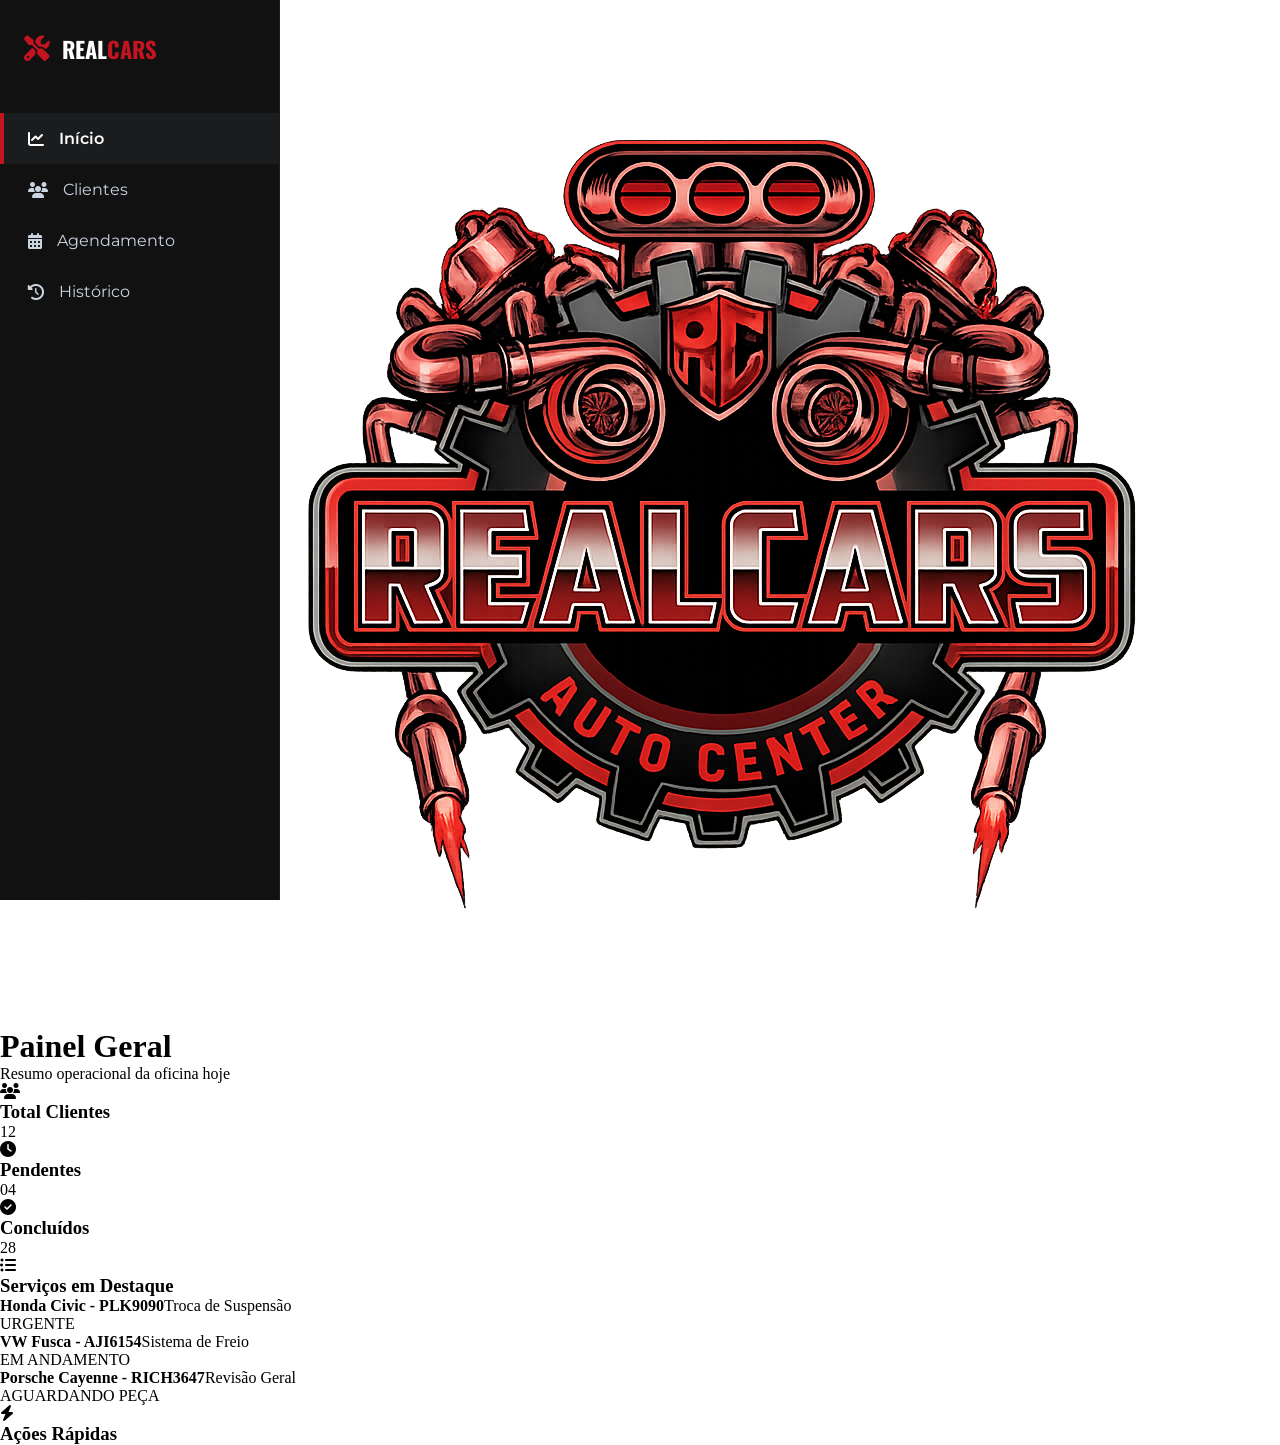
==== index.html @ 03d24f45 "alteracao 5" ====
<!DOCTYPE html>
<html lang="pt-br">
<head>
    <meta charset="UTF-8">
    <meta name="viewport" content="width=device-width, initial-scale=1.0">
    <title>REALCARS - Dashboard</title>
    <link rel="stylesheet" href="sidebar.css">
    <link rel="stylesheet" href="style.css"> 
    <link rel="stylesheet" href="https://cdnjs.cloudflare.com/ajax/libs/font-awesome/6.4.0/css/all.min.css">
    <link href="https://fonts.googleapis.com/css2?family=Montserrat:wght@400;600&family=Oswald:wght@500;700&display=swap" rel="stylesheet">
</head>
<body>

    <nav class="sidebar">
        <div class="logo-text-container">
            <i class="fas fa-tools logo-icon-red"></i>
            <h2>REAL<span>CARS</span></h2>
        </div>
        <ul>
            <li><a href="index.html" class="active"><i class="fas fa-chart-line"></i> Início</a></li>
            <li><a href="cadastro.html"><i class="fas fa-users"></i> Clientes</a></li>
            <li><a href="agendamento.html"><i class="fas fa-calendar-alt"></i> Agendamento</a></li>
            <li><a href="historico.html"><i class="fas fa-history"></i> Histórico</a></li>
        </ul>
    </nav>
    <main>
        <div class="header-dashboard">
            <div class="logo-top-right">
                <img src="Logo da REALCARS Auto Center.png" alt="Logo RealCars">
            </div>
            <h1>Painel Geral</h1>
            <p>Resumo operacional da oficina hoje</p>
        </div>

        <div class="dashboard-cards">
          <div class="card card-azul">
                <i class="fas fa-users card-icon"></i>
                <h3>Total Clientes</h3>
                <span>12</span>
            </div>

             <div class="card card-amarelo">
                <i class="fas fa-clock card-icon"></i>
                <h3>Pendentes</h3>
                <span>04</span>
            </div>

             <div class="card card-verde">
                <i class="fas fa-check-circle card-icon"></i>
                <h3>Concluídos</h3>
                <span>28</span>
            </div>
        </div>
        <div class="dashboard-grid-bottom">
            <div class="content-box">
                <div class="box-header">
                    <i class="fas fa-list-ul"></i>
                    <h3>Serviços em Destaque</h3>
                </div>
                 <div class="fila-item">
                    <div class="info"><strong>Honda Civic - PLK9090</strong><span>Troca de Suspensão</span></div>
                       <span class="badge badge-amarelo">URGENTE</span>
                </div>
                 <div class="fila-item">
                    <div class="info"><strong>VW Fusca - AJI6154</strong><span>Sistema de Freio</span></div>
                    <span class="badge badge-azul">EM ANDAMENTO</span>
                </div>
                 <div class="fila-item">
                    <div class="info"><strong>Porsche Cayenne - RICH3647</strong><span>Revisão Geral</span></div>
                    <span class="badge badge-verde">AGUARDANDO PEÇA</span>
                </div>
            </div>
              <div class="content-box box-small">
                <div class="box-header">
                    <i class="fas fa-bolt"></i>
                    <h3>Ações Rápidas</h3>
                </div>
---- sidebar.css ----
.sidebar {
    width: 280px;
    height: 100vh;
    background-color: #111111;
    padding: 2rem 0;
    position: fixed;
    left: 0;
    top: 0;
    display: flex;
    flex-direction: column;
    z-index: 1000;
    border-right: 1px solid #1a1c1e;
    transition: all 0.3s ease;
}

.logo-text-container {
    display: flex;
    align-items: center;
    gap: 12px;
    padding: 0 1.5rem;
    margin-bottom: 3rem;
}

.logo-icon-red { 
    color: #c31520; 
    font-size: 1.6rem; 
}

.sidebar h2 { 
    color: white; 
    font-size: 1.4rem; 
    margin: 0; 
    font-family: 'Oswald', sans-serif;
}

.sidebar h2 span { 
    color: #c31520; 
}

.sidebar ul { 
    list-style: none; 
    padding: 0; 
}

.sidebar a {
    display: flex;
    align-items: center;
    gap: 15px;
    color: #cbd5e1;
    text-decoration: none;
    padding: 1rem 1.5rem;
    border-left: 4px solid transparent;
    transition: 0.3s ease;
    font-family: 'Montserrat', sans-serif;
}

.sidebar a:hover { 
    background-color: rgba(255, 255, 255, 0.05); 
    color: #fff; 
}

.sidebar a.active { 
    background-color: #1a1c1e; 
    color: #ffffff !important; 
    border-left: 4px solid #c31520; 
    font-weight: 600; 
}

@media (max-width: 768px) {
    .sidebar {
        width: 100% !important;
        height: auto; 
        position: fixed; 
        padding: 0.5rem 0;
        flex-direction: column; 
        border-right: none;
        border-bottom: 1px solid #1a1c1e;
    }

.logo-text-container {
        margin-bottom: 0.5rem;
        justify-content: center;
    }

     .sidebar ul {
        display: flex;
        justify-content: center;
        width: 100%;
    }

     .sidebar a {
        padding: 0.8rem;
        font-size: 0.75rem;
        flex-direction: column;
        gap: 5px;
        border-left: none;
        text-align: center;
        flex: 1; 
    }

     .sidebar a.active { 
        border-left: none;
        border-bottom: 3px solid #c31520; 
    }
}
---- style.css ----
* { 
    margin: 0; 
    padding: 0; 
    box-sizing: border-box; 
}
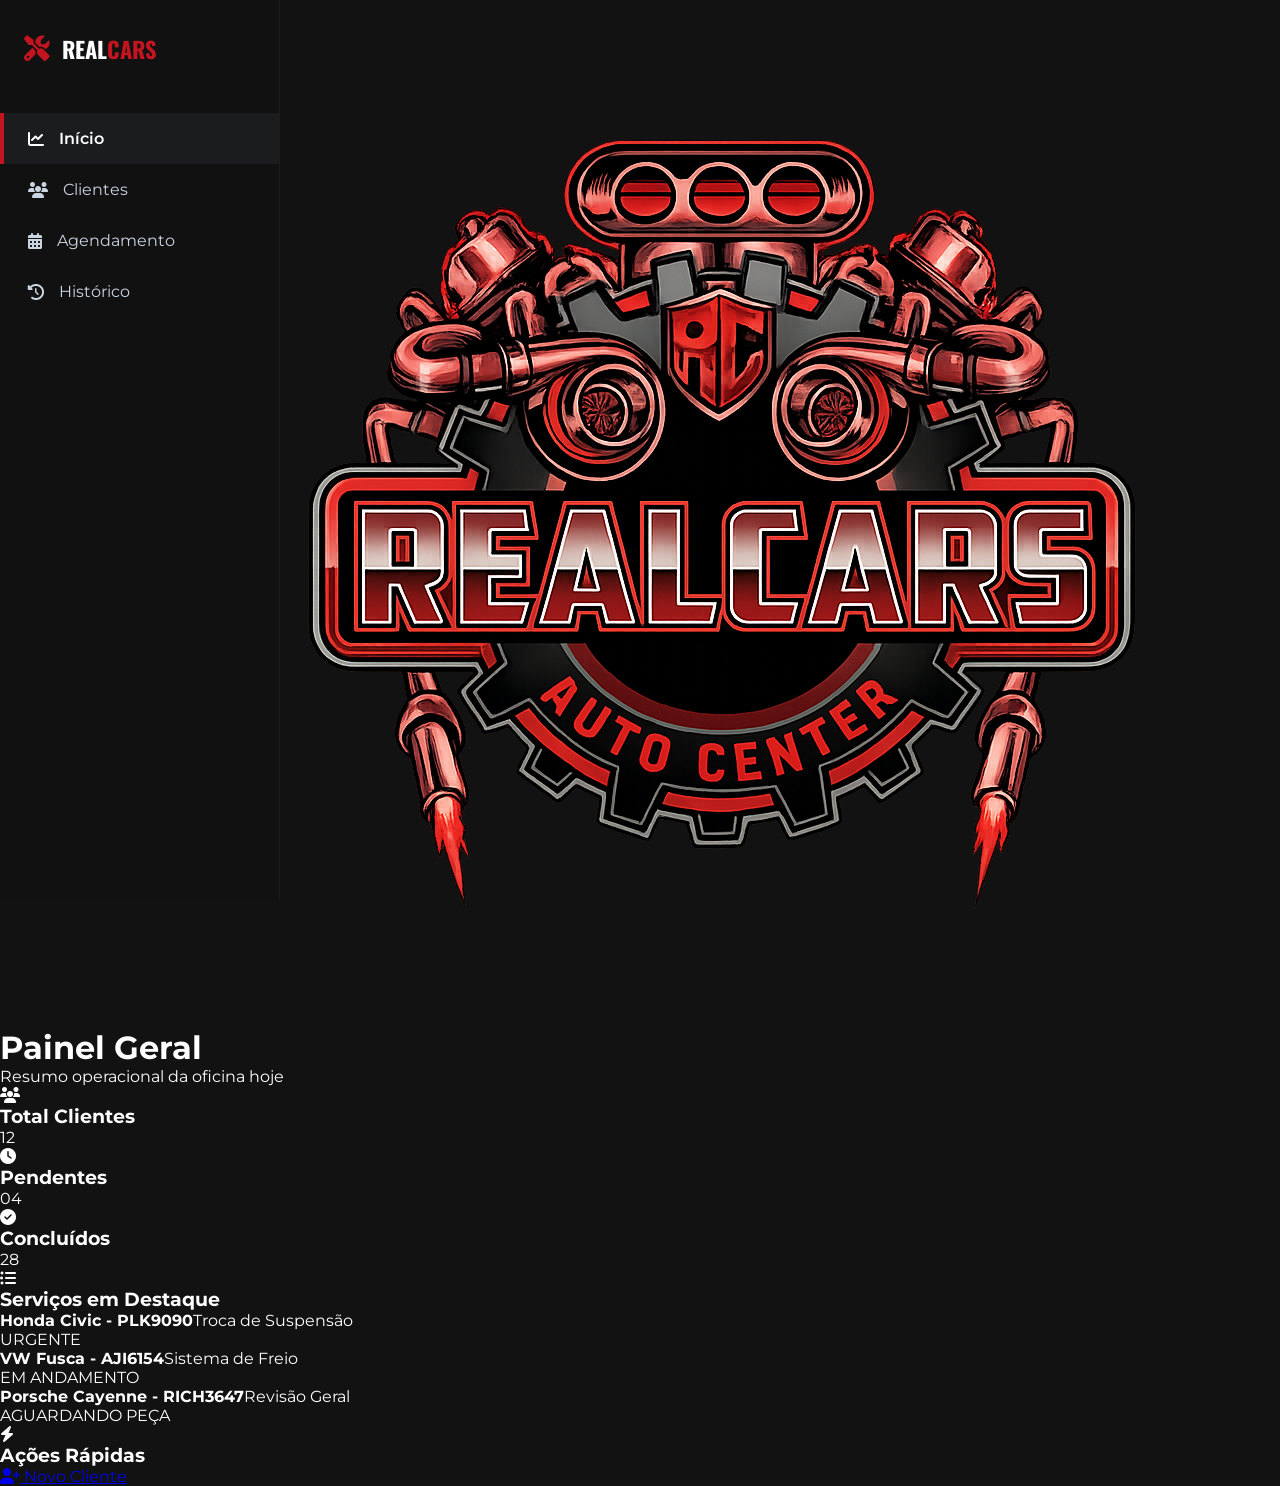
==== commit dba6780c: "alteracao 6" ====
--- a/index.html
+++ b/index.html
@@ -74,4 +74,6 @@
                 <div class="box-header">
                     <i class="fas fa-bolt"></i>
                     <h3>Ações Rápidas</h3>
-                </div>+                </div>
+                 <div class="atalhos">
+                    <a href="cadastro.html" class="btn-atalho"><i class="fas fa-user-plus"></i> Novo Cliente</a>
--- a/style.css
+++ b/style.css
@@ -2,4 +2,12 @@
     margin: 0; 
     padding: 0; 
     box-sizing: border-box; 
+}
+body { 
+    font-family: 'Montserrat', sans-serif; 
+    background-color: #121212; 
+    color: white;
+    display: flex; 
+    flex-direction: row; 
+    min-height: 100vh;
 }
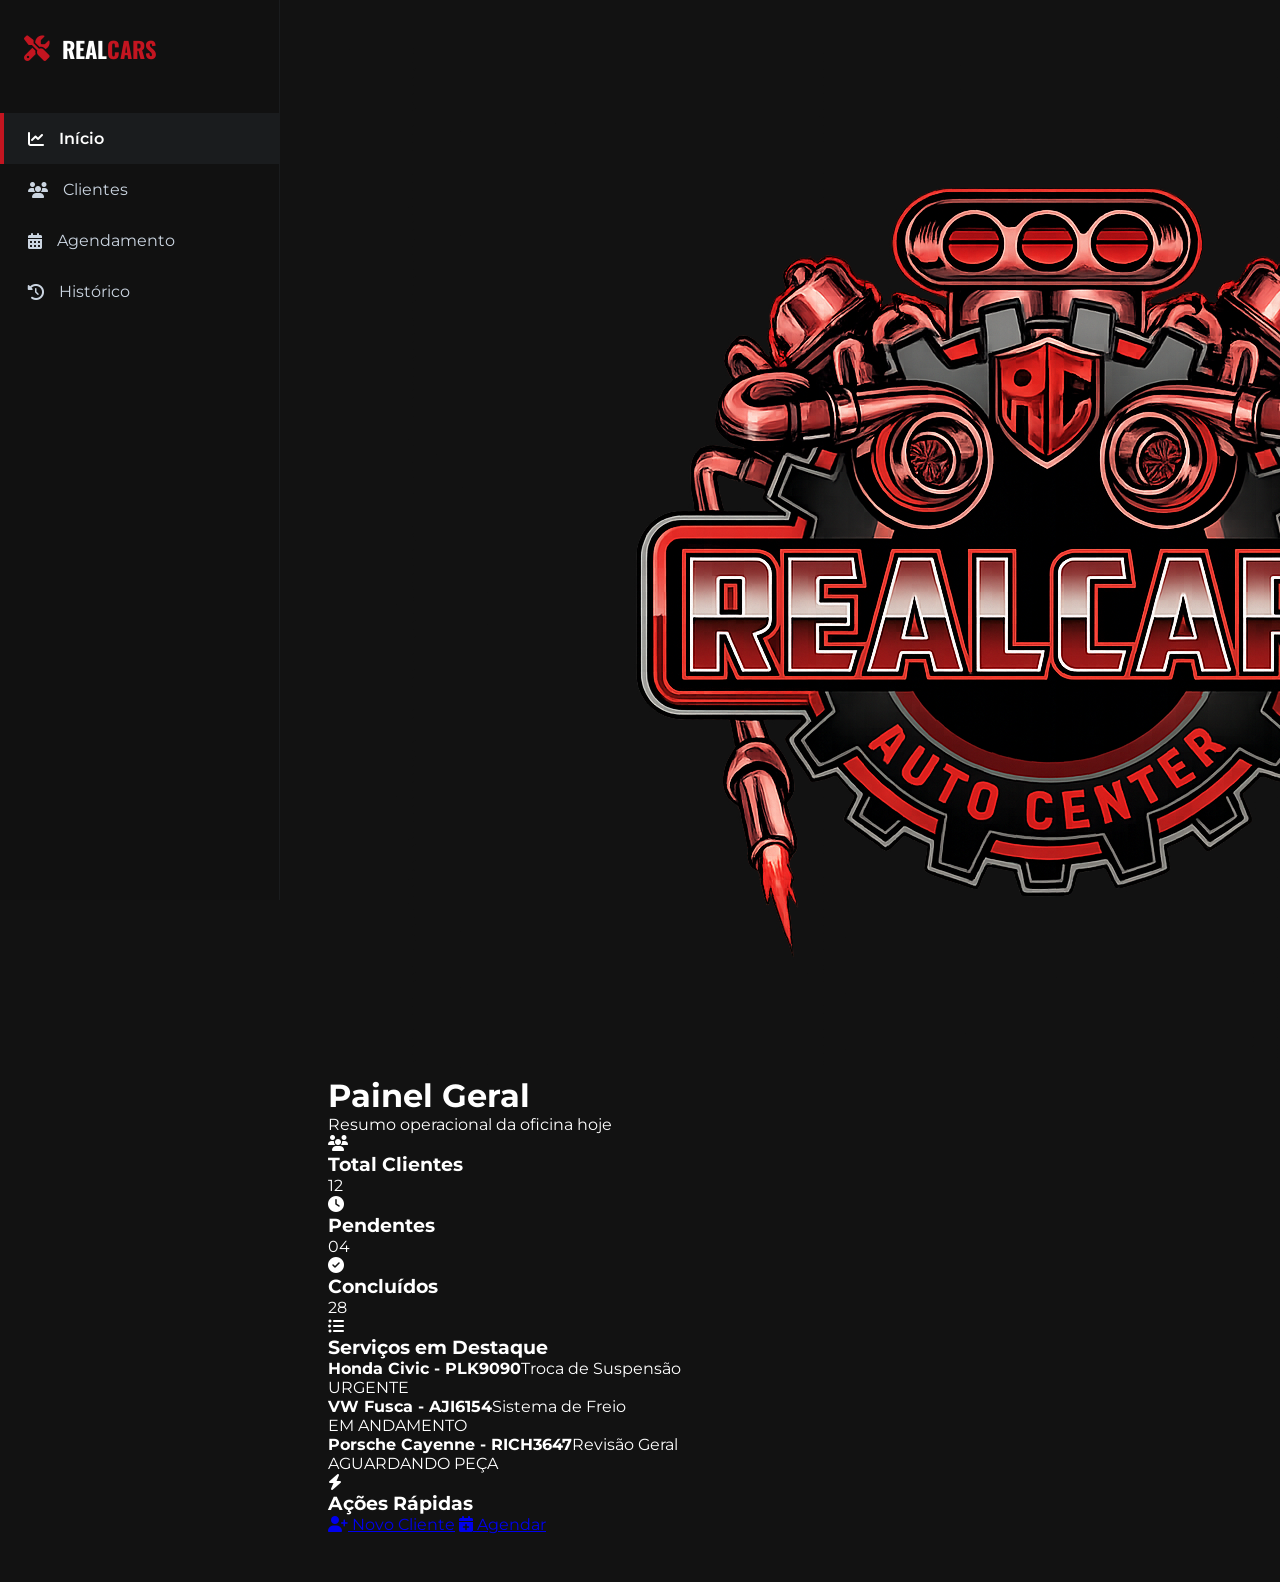
==== commit cb353044: "alteracao 7" ====
--- a/index.html
+++ b/index.html
@@ -76,4 +76,5 @@
                     <h3>Ações Rápidas</h3>
                 </div>
                  <div class="atalhos">
-                    <a href="cadastro.html" class="btn-atalho"><i class="fas fa-user-plus"></i> Novo Cliente</a>+              <a href="cadastro.html" class="btn-atalho"><i class="fas fa-user-plus"></i> Novo Cliente</a>
+                 <a href="agendamento.html" class="btn-atalho"><i class="fas fa-calendar-plus"></i> Agendar</a>
--- a/style.css
+++ b/style.css
@@ -10,4 +10,11 @@
     display: flex; 
     flex-direction: row; 
     min-height: 100vh;
+}
+main {
+    margin-left: 280px; 
+    width: calc(100% - 280px);
+    padding: 3rem;
+    flex-grow: 1;
+    transition: all 0.3s ease;
 }
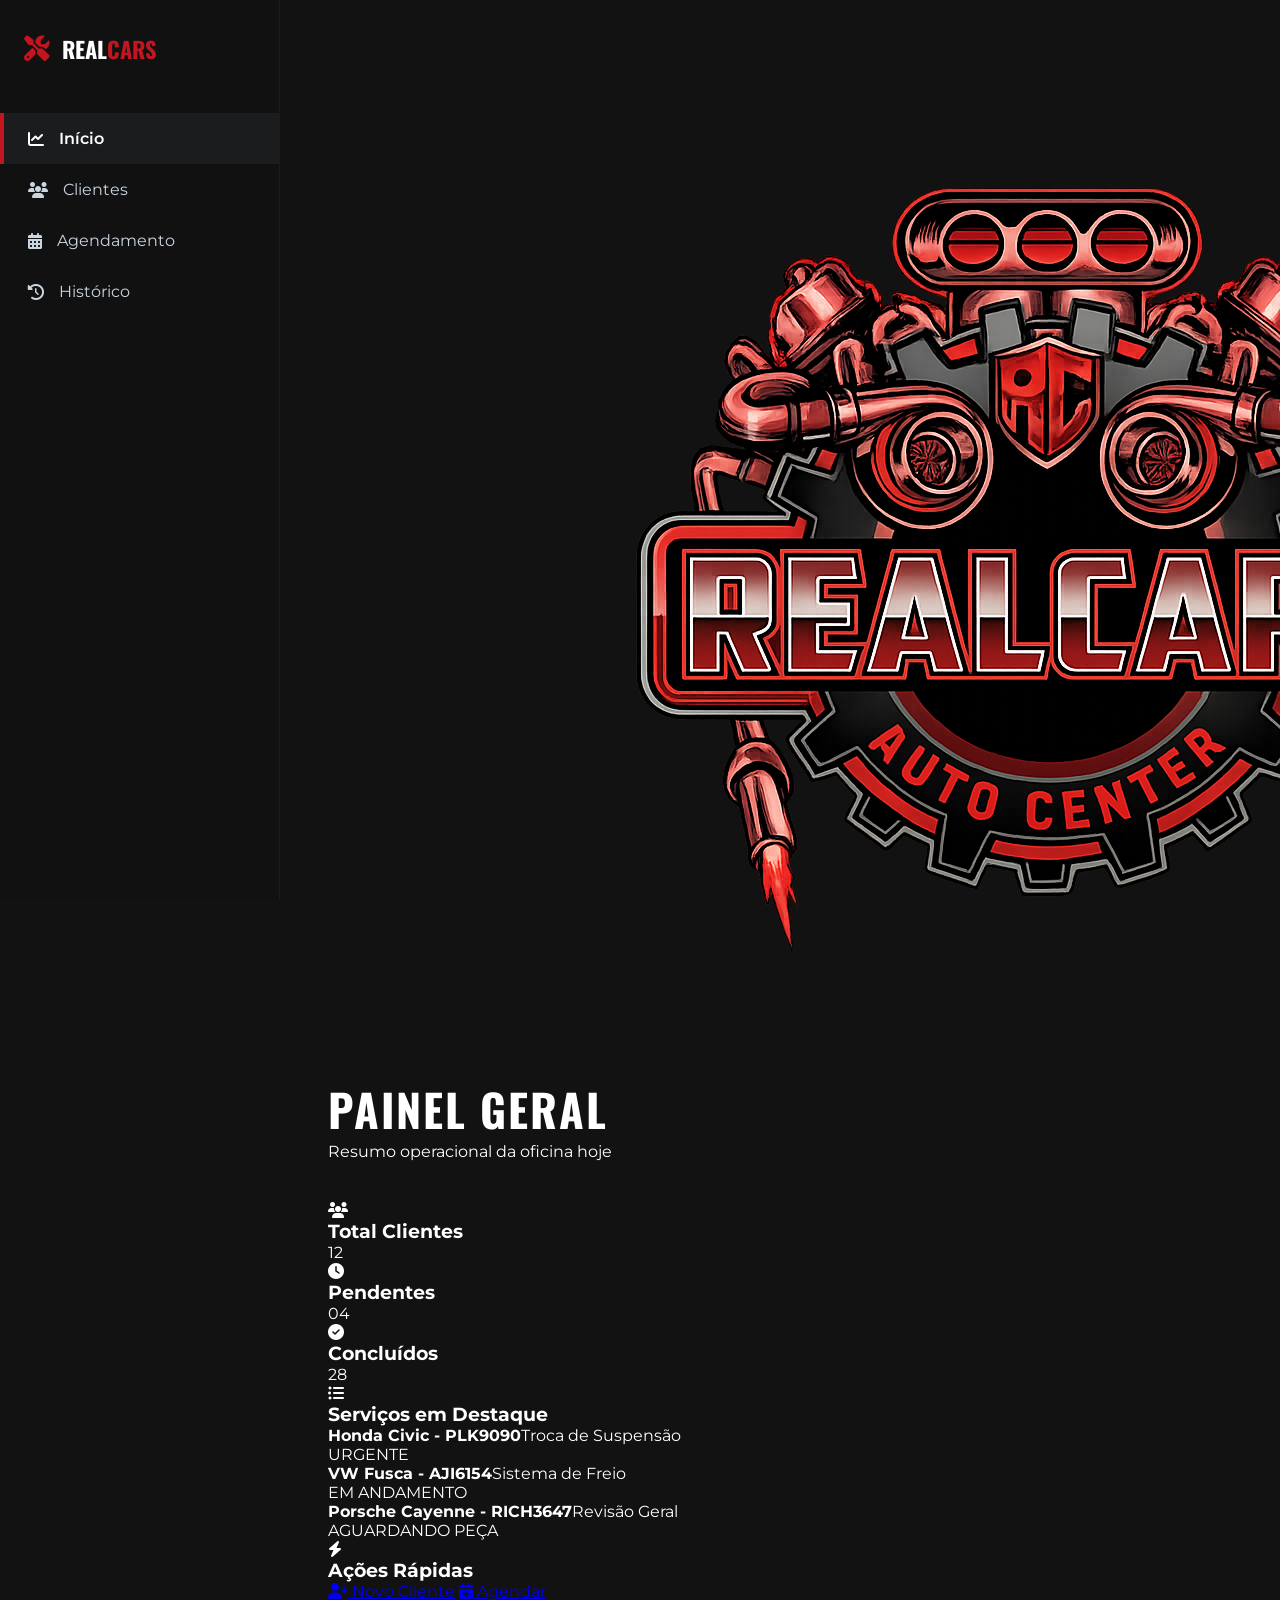
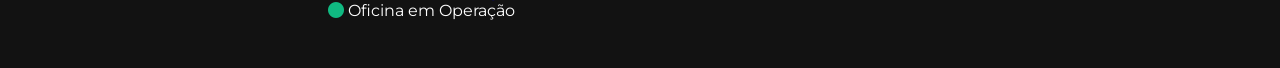
==== commit 5e565027: "alteracao 8" ====
--- a/index.html
+++ b/index.html
@@ -77,4 +77,6 @@
                 </div>
                  <div class="atalhos">
               <a href="cadastro.html" class="btn-atalho"><i class="fas fa-user-plus"></i> Novo Cliente</a>
-                 <a href="agendamento.html" class="btn-atalho"><i class="fas fa-calendar-plus"></i> Agendar</a>+                 <a href="agendamento.html" class="btn-atalho"><i class="fas fa-calendar-plus"></i> Agendar</a>
+                  <div class="status-oficina">
+               <p><i class="fas fa-circle" style="color: #10b981;"></i> Oficina em Operação</p>
--- a/style.css
+++ b/style.css
@@ -17,4 +17,17 @@
     padding: 3rem;
     flex-grow: 1;
     transition: all 0.3s ease;
+}
+
+.header-dashboard {
+    margin-bottom: 40px;
+    position: relative;
+}
+
+.header-dashboard h1 { 
+    font-family: 'Oswald', sans-serif;
+    color: #ffffff; 
+    font-size: 2.8rem;
+    text-transform: uppercase;
+    letter-spacing: 2px;
 }
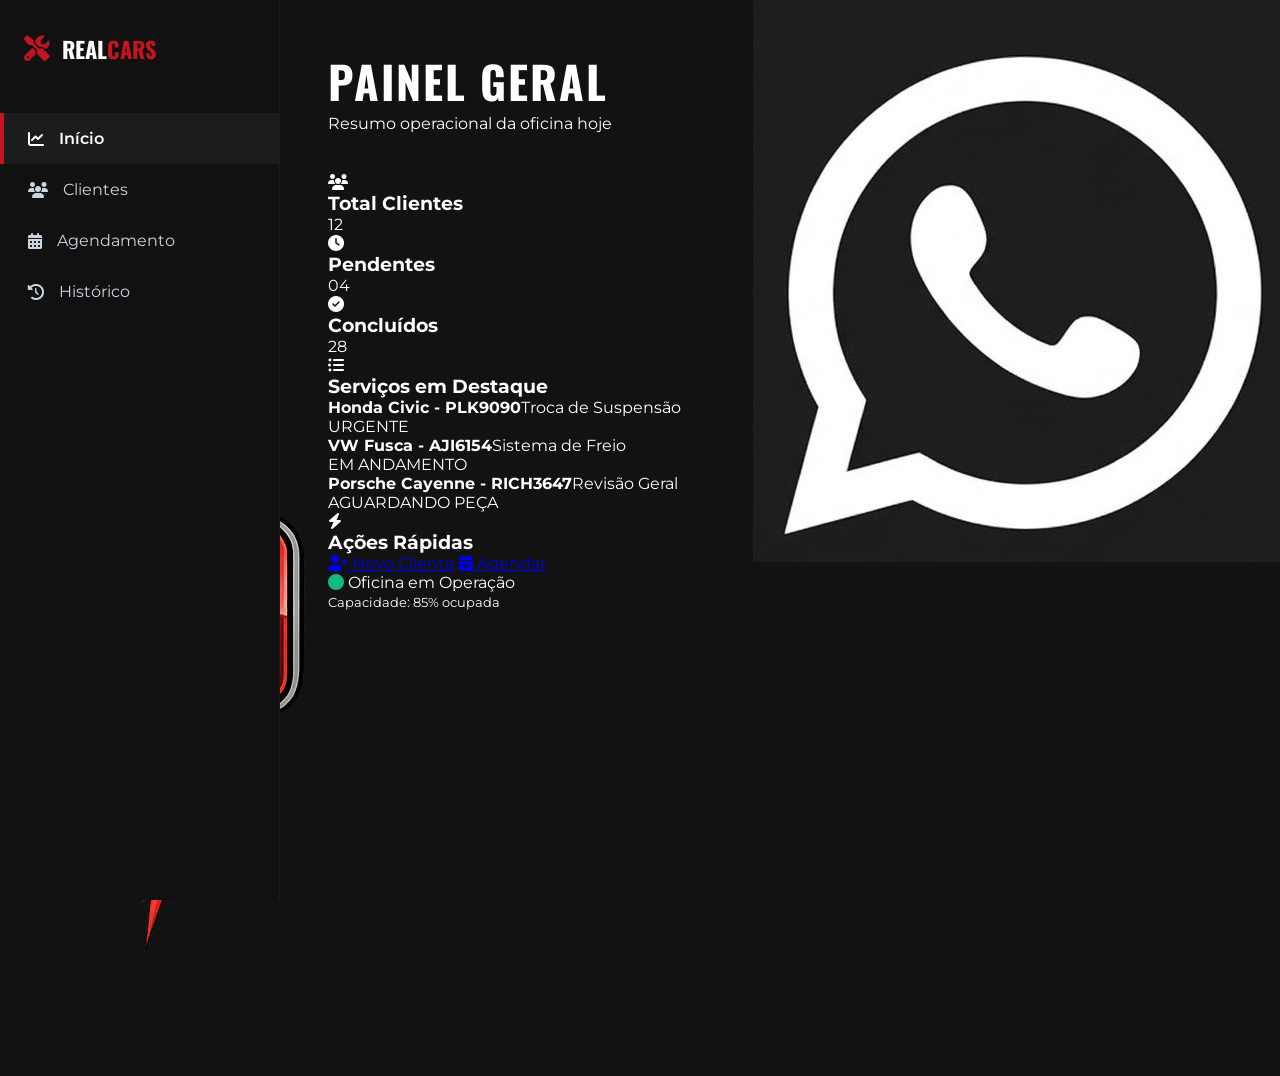
==== commit 21b0aa9e: "alteracao 9" ====
--- a/index.html
+++ b/index.html
@@ -79,4 +79,16 @@
               <a href="cadastro.html" class="btn-atalho"><i class="fas fa-user-plus"></i> Novo Cliente</a>
                  <a href="agendamento.html" class="btn-atalho"><i class="fas fa-calendar-plus"></i> Agendar</a>
                   <div class="status-oficina">
-               <p><i class="fas fa-circle" style="color: #10b981;"></i> Oficina em Operação</p>+               <p><i class="fas fa-circle" style="color: #10b981;"></i> Oficina em Operação</p>
+                 <small>Capacidade: 85% ocupada</small>
+                    </div>
+                </div>
+            </div>
+        </div>
+    </main>
+
+    <a href="https://wa.me/5542999809581" target="_blank">
+        <img src="unnamed.jpg" class="whatsapp-float" alt="WhatsApp">
+    </a>
+</body>
+</html>
--- a/style.css
+++ b/style.css
@@ -30,4 +30,15 @@
     font-size: 2.8rem;
     text-transform: uppercase;
     letter-spacing: 2px;
+}
+
+header-dashboard p {
+    color: #888;
+    font-weight: 300;
+}
+
+.logo-top-right {
+    position: absolute;
+    top: 0;
+    right: 0;
 }
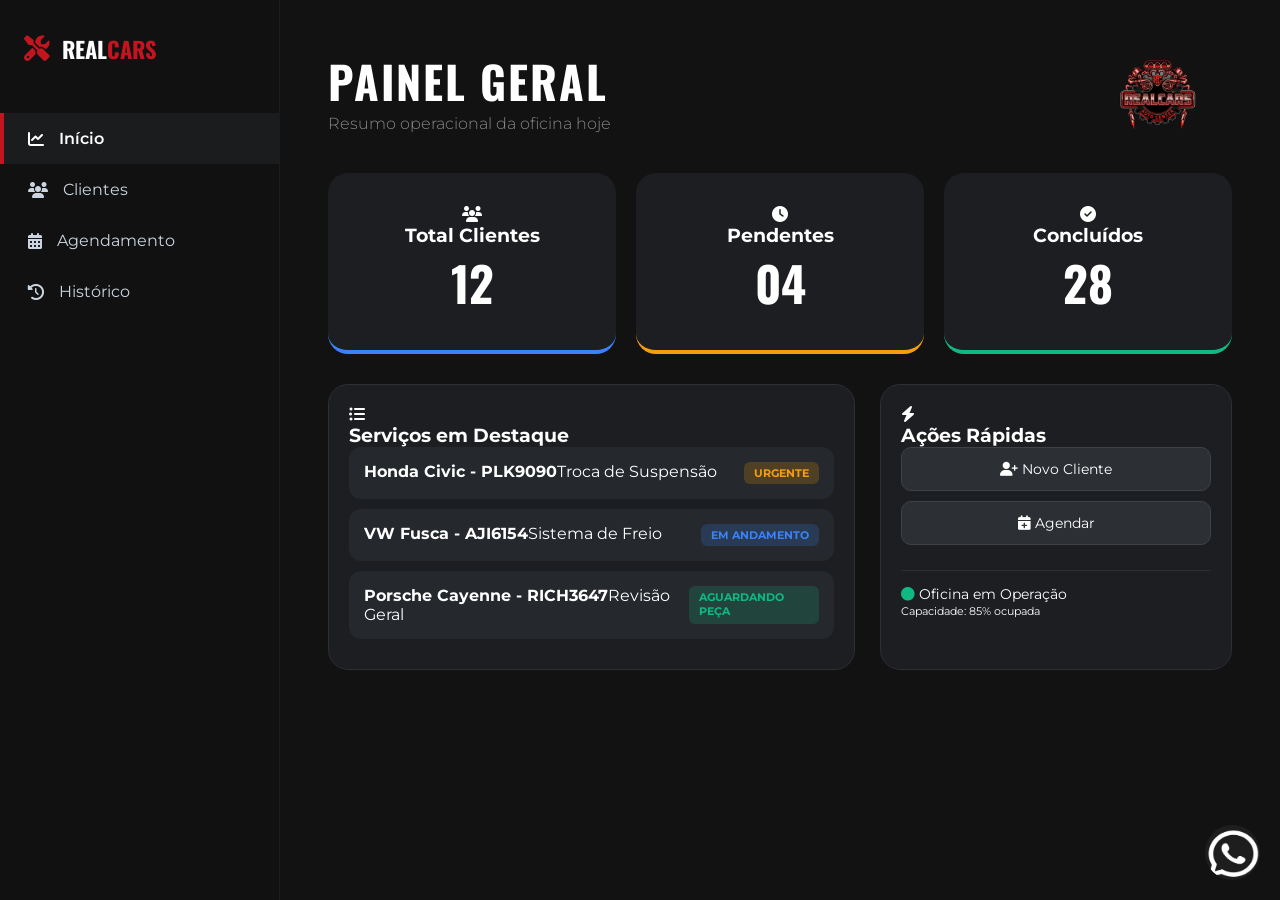
==== commit f876d5f2: "ajustes tecnicos" ====
--- a/index.html
+++ b/index.html
@@ -51,12 +51,15 @@
                 <span>28</span>
             </div>
         </div>
+
         <div class="dashboard-grid-bottom">
+
             <div class="content-box">
                 <div class="box-header">
                     <i class="fas fa-list-ul"></i>
                     <h3>Serviços em Destaque</h3>
                 </div>
+
                  <div class="fila-item">
                     <div class="info"><strong>Honda Civic - PLK9090</strong><span>Troca de Suspensão</span></div>
                        <span class="badge badge-amarelo">URGENTE</span>
@@ -65,22 +68,27 @@
                     <div class="info"><strong>VW Fusca - AJI6154</strong><span>Sistema de Freio</span></div>
                     <span class="badge badge-azul">EM ANDAMENTO</span>
                 </div>
+
                  <div class="fila-item">
                     <div class="info"><strong>Porsche Cayenne - RICH3647</strong><span>Revisão Geral</span></div>
                     <span class="badge badge-verde">AGUARDANDO PEÇA</span>
                 </div>
             </div>
+
               <div class="content-box box-small">
                 <div class="box-header">
                     <i class="fas fa-bolt"></i>
                     <h3>Ações Rápidas</h3>
                 </div>
+
                  <div class="atalhos">
               <a href="cadastro.html" class="btn-atalho"><i class="fas fa-user-plus"></i> Novo Cliente</a>
                  <a href="agendamento.html" class="btn-atalho"><i class="fas fa-calendar-plus"></i> Agendar</a>
-                  <div class="status-oficina">
+                  
+                 <div class="status-oficina">
                <p><i class="fas fa-circle" style="color: #10b981;"></i> Oficina em Operação</p>
                  <small>Capacidade: 85% ocupada</small>
+                 
                     </div>
                 </div>
             </div>
--- a/style.css
+++ b/style.css
@@ -1,3 +1,5 @@
+@import url('https://fonts.googleapis.com/css2?family=Montserrat:wght@300;400;600&family=Oswald:wght@500;700&display=swap');
+
 * { 
     margin: 0; 
     padding: 0; 
@@ -32,7 +34,7 @@
     letter-spacing: 2px;
 }
 
-header-dashboard p {
+.header-dashboard p {
     color: #888;
     font-weight: 300;
 }
@@ -41,4 +43,199 @@
     position: absolute;
     top: 0;
     right: 0;
+}
+
+.logo-top-right img {
+    width: 140px;
+    height: auto;
+} 
+
+.dashboard-cards { 
+    display: flex; 
+    gap: 20px; 
+    flex-wrap: wrap; 
+}
+
+.card {
+    background: #1c1e21;
+    padding: 2rem 1.5rem;
+    border-radius: 20px;
+    flex: 1;
+    min-width: 200px;
+    text-align: center;
+    position: relative; 
+    transition: 0.3s;
+    border-bottom: 4px solid #3b82f6; 
+    cursor: help;
+}
+
+.card::after {
+    position: absolute;
+    bottom: 115%;
+    left: 50%;
+    transform: translateX(-50%) translateY(10px);
+    background: #2c2f33;
+    color: #fff;
+    padding: 12px;
+    border-radius: 10px;
+    font-size: 0.8rem;
+    text-align: left;
+    border: 1px solid #e63946;
+    opacity: 0;
+    visibility: hidden;
+    transition: 0.3s;
+    z-index: 100;
+    white-space: pre;
+    pointer-events: none;
+}
+
+
+.card:hover::after { 
+    opacity: 1; 
+    visibility: visible; 
+    transform: translateX(-50%) translateY(0); 
+}
+
+.card-azul::after { content: "CLIENTES:\A • João Silva\A • Maria Oliveira\A • Murilo Grando"; }
+.card-amarelo::after { content: "PENDENTES:\A • Onix (Alinhamento)\A • Fusca (Freio)"; }
+.card-verde::after { content: "CONCLUÍDOS:\A • Civic (Óleo)\A • Cayenne (Revisão)"; }
+
+.card-azul { border-color: #3b82f6; }
+.card-amarelo { border-color: #f59e0b; }
+.card-verde { border-color: #10b981; }
+
+.card span { 
+    font-family: 'Oswald', sans-serif; 
+    font-size: 3rem; 
+    font-weight: 700; 
+}
+.dashboard-grid-bottom {
+    display: grid;
+    grid-template-columns: 1.5fr 1fr; 
+    gap: 25px;
+    margin-top: 30px;
+}
+.content-box {
+    background: #1c1e21;
+    border-radius: 20px;
+    padding: 20px;
+    border: 1px solid #2c2f33;
+}
+.fila-item {
+    display: flex;
+    justify-content: space-between;
+    padding: 15px;
+    background: #25282c;
+    border-radius: 12px;
+    margin-bottom: 10px;
+}
+.badge { padding: 4px 10px; border-radius: 6px; font-size: 0.7rem; font-weight: 700; }
+.badge-amarelo { background: rgba(245, 158, 11, 0.2); color: #f59e0b; }
+.badge-azul { background: rgba(59, 130, 246, 0.2); color: #3b82f6; }
+.badge-verde { background: rgba(16, 185, 129, 0.2); color: #10b981; }
+
+.atalhos { display: flex; flex-direction: column; gap: 10px; }
+.btn-atalho {
+    background: #2c2f33; color: white; text-decoration: none;
+    padding: 12px; border-radius: 10px; text-align: center; font-size: 0.9rem;
+    border: 1px solid #3e4247; transition: 0.3s;
+}
+
+.btn-atalho:hover { background: #e63946; }
+
+.status-oficina {
+    margin-top: 15px;
+    padding-top: 15px;
+    border-top: 1px solid #2c2f33;
+    font-size: 0.85rem;
+} 
+
+.whatsapp-float {
+    position: fixed;
+    bottom: 20px;
+    right: 20px;
+    width: 55px;
+    height: 55px;
+    border-radius: 50%;
+    z-index: 1000;
+    transition: 0.3s;
+}
+
+.whatsapp-float:hover { transform: scale(1.1); } 
+
+@media (max-width: 1100px) {
+    .dashboard-grid-bottom { grid-template-columns: 1fr; }
+}
+
+@media (max-width: 768px) {
+   body { 
+        flex-direction: column; 
+    }
+
+main {
+        margin-left: 0 !important; 
+        width: 100% !important;
+        padding: 1.5rem;
+        padding-top: 140px !important; 
+    }
+
+     .header-dashboard {
+        text-align: center;
+    }
+
+    .header-dashboard h1 { font-size: 2rem; }
+    
+    .logo-top-right { 
+        position: relative; 
+        display: block; 
+        margin: 0 auto 20px auto; 
+        text-align: center;
+    }
+
+
+    .dashboard-cards { flex-direction: column; }
+    .card { width: 100%; }
+    .card::after { display: none; } 
+
+    
+    .dashboard-grid-bottom { grid-template-columns: 1fr; }
+}
+
+main { animation: dashboardEntrada 0.8s cubic-bezier(0.22, 1, 0.36, 1); }
+
+.dashboard-cards .card { opacity: 0; animation: cardsEntrada 0.8s cubic-bezier(0.22, 1, 0.36, 1) forwards; }
+
+.card:nth-child(1) { animation-delay: 0.2s; }
+.card:nth-child(2) { animation-delay: 0.4s; }
+.card:nth-child(3) { animation-delay: 0.6s; }
+
+.dashboard-grid-bottom {
+    opacity: 0;
+    animation: conteudoEntrada 1s ease forwards;
+    animation-delay: 0.8s;
+}
+
+@keyframes dashboardEntrada {
+    from { opacity: 0; transform: translateY(40px) scale(0.98); filter: blur(6px); }
+    to { opacity: 1; transform: translateY(0) scale(1); filter: blur(0); }
+}
+
+
+@keyframes cardsEntrada {
+    from { opacity: 0; transform: translateY(50px) rotateX(10deg); filter: blur(4px); }
+    to { opacity: 1; transform: translateY(0) rotateX(0); filter: blur(0); }
+}
+
+@keyframes conteudoEntrada {
+    from {
+        opacity: 0;
+        transform: scale(0.95) translateY(40px);
+        filter: blur(4px);
+    }
+
+    to {
+        opacity: 1;
+        transform: scale(1) translateY(0);
+        filter: blur(0);
+    }
 }
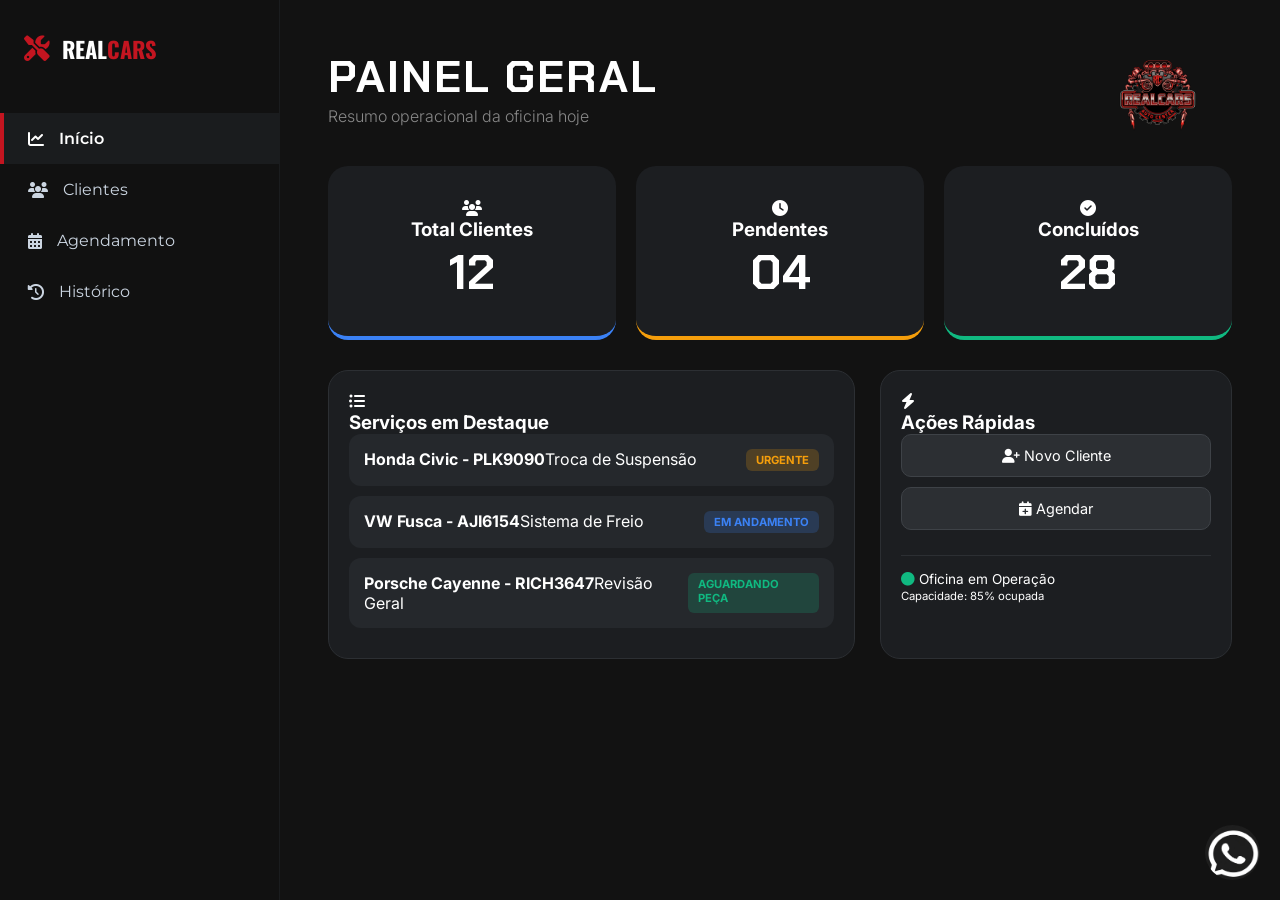
==== commit fdfdea2f: "mudando fontes" ====
--- a/index.html
+++ b/index.html
@@ -7,7 +7,7 @@
     <link rel="stylesheet" href="sidebar.css">
     <link rel="stylesheet" href="style.css"> 
     <link rel="stylesheet" href="https://cdnjs.cloudflare.com/ajax/libs/font-awesome/6.4.0/css/all.min.css">
-    <link href="https://fonts.googleapis.com/css2?family=Montserrat:wght@400;600&family=Oswald:wght@500;700&display=swap" rel="stylesheet">
+   <link href="https://fonts.googleapis.com/css2?family=Chakra+Petch:wght@600;700&family=Inter:wght@300;400;600&display=swap" rel="stylesheet">
 </head>
 <body>
 
@@ -88,7 +88,7 @@
                  <div class="status-oficina">
                <p><i class="fas fa-circle" style="color: #10b981;"></i> Oficina em Operação</p>
                  <small>Capacidade: 85% ocupada</small>
-                 
+
                     </div>
                 </div>
             </div>
--- a/style.css
+++ b/style.css
@@ -6,7 +6,7 @@
     box-sizing: border-box; 
 }
 body { 
-    font-family: 'Montserrat', sans-serif; 
+    font-family: 'Inter', sans-serif;
     background-color: #121212; 
     color: white;
     display: flex; 
@@ -27,8 +27,7 @@
 }
 
 .header-dashboard h1 { 
-    font-family: 'Oswald', sans-serif;
-    color: #ffffff; 
+    font-family: 'Chakra Petch', sans-serif;
     font-size: 2.8rem;
     text-transform: uppercase;
     letter-spacing: 2px;
@@ -105,10 +104,11 @@
 .card-verde { border-color: #10b981; }
 
 .card span { 
-    font-family: 'Oswald', sans-serif; 
+    font-family: 'Chakra Petch', sans-serif;
     font-size: 3rem; 
     font-weight: 700; 
 }
+
 .dashboard-grid-bottom {
     display: grid;
     grid-template-columns: 1.5fr 1fr; 
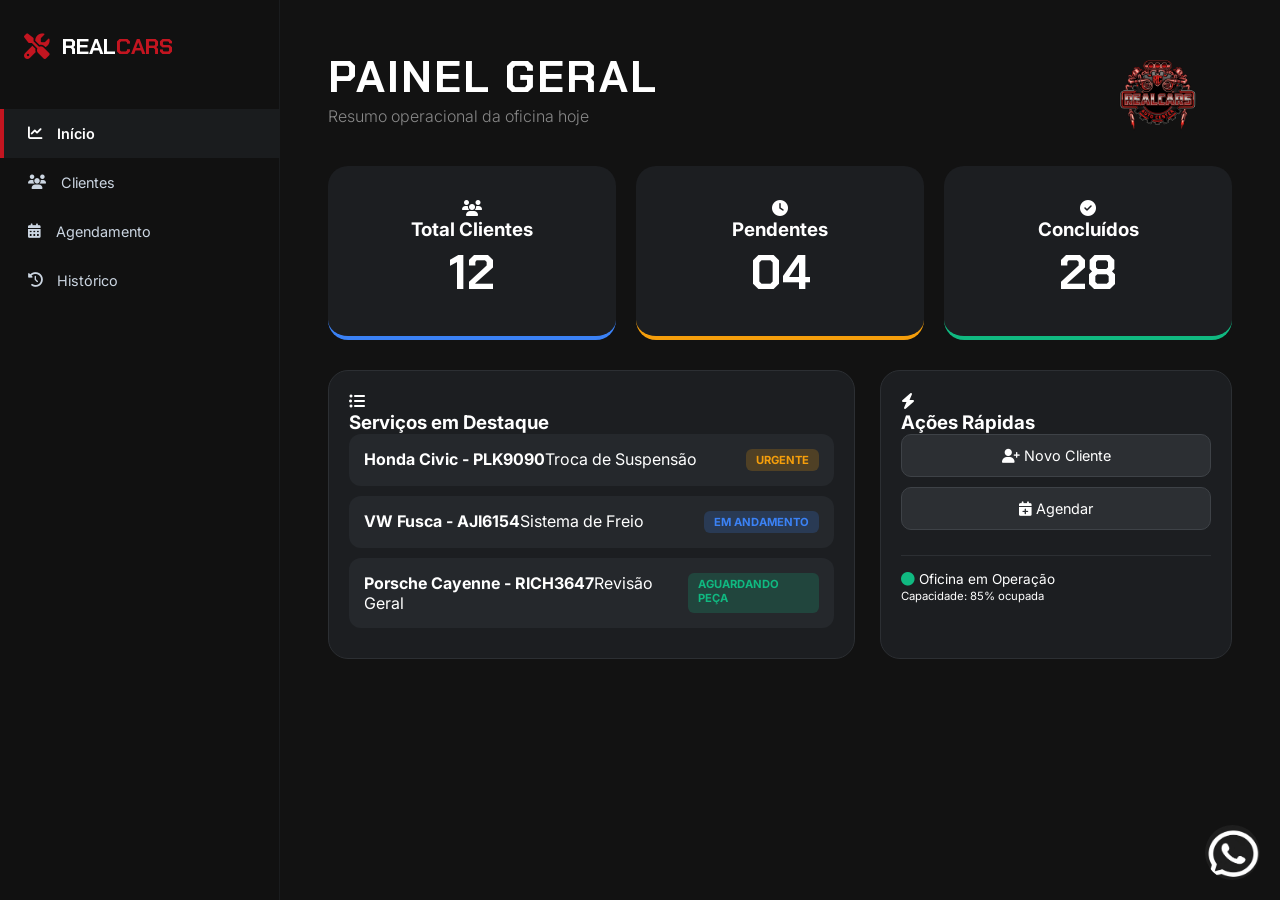
==== commit f5ab3b9d: "ultima alteracao" ====
--- a/index.html
+++ b/index.html
@@ -7,7 +7,7 @@
     <link rel="stylesheet" href="sidebar.css">
     <link rel="stylesheet" href="style.css"> 
     <link rel="stylesheet" href="https://cdnjs.cloudflare.com/ajax/libs/font-awesome/6.4.0/css/all.min.css">
-   <link href="https://fonts.googleapis.com/css2?family=Chakra+Petch:wght@600;700&family=Inter:wght@300;400;600&display=swap" rel="stylesheet">
+  <link href="https://fonts.googleapis.com/css2?family=Chakra+Petch:wght@600;700&family=Inter:wght@300;400;600&display=swap" rel="stylesheet">
 </head>
 <body>
 
--- a/sidebar.css
+++ b/sidebar.css
@@ -30,7 +30,7 @@
     color: white; 
     font-size: 1.4rem; 
     margin: 0; 
-    font-family: 'Oswald', sans-serif;
+   font-family: 'Chakra Petch', sans-serif;
 }
 
 .sidebar h2 span { 
@@ -51,7 +51,8 @@
     padding: 1rem 1.5rem;
     border-left: 4px solid transparent;
     transition: 0.3s ease;
-    font-family: 'Montserrat', sans-serif;
+    font-family: 'Inter', sans-serif;
+    font-size: 0.9rem;
 }
 
 .sidebar a:hover { 
